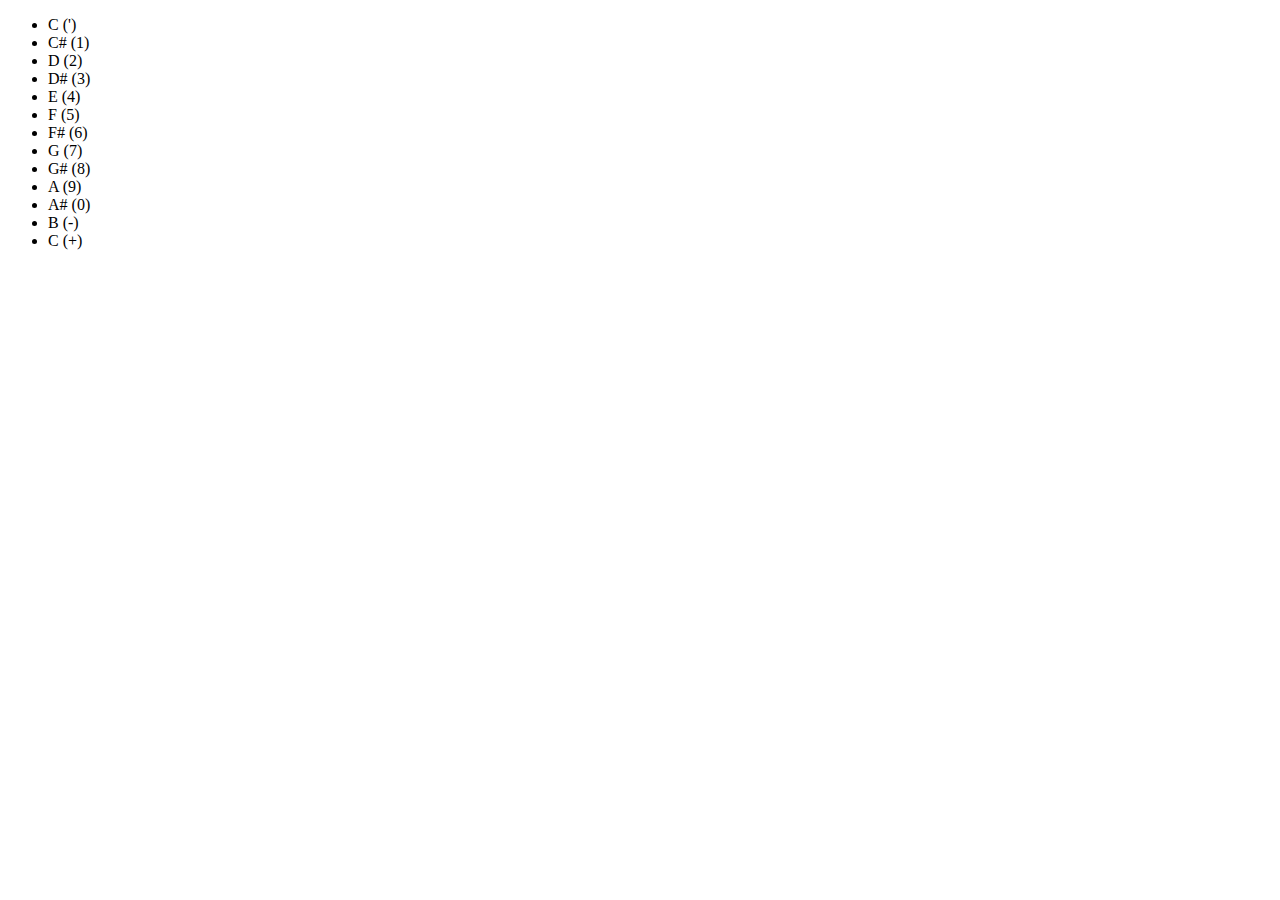
==== index.html @ b4283ee4 "Add gain control" ====
<!DOCTYPE html>
  <html>
    <head>
      <meta charset="utf-8">
      <title>WEB API</title>
      <script src="https://ajax.googleapis.com/ajax/libs/jquery/1.12.4/jquery.min.js"></script>
      <link rel="stylesheet" href="keyboard.css" media="screen" title="no title" charset="utf-8">
    </head>
    <body>
      <ul class="note_box">
        <li class="note_box__btn basic" value="261.63" id="cNote"><span class="note_box__btn__text">C (')</span></li>
        <li class="note_box__btn sharp" value="277.18" id="csNote"><span class="note_box__btn__text">C# (1)</span></li>
        <li class="note_box__btn basic" value="293.66" id="dNote"><span class="note_box__btn__text">D (2)</span></li>
        <li class="note_box__btn sharp" value="311.13" id="dsNote"><span class="note_box__btn__text">D# (3)</span></li>
        <li class="note_box__btn basic" value="329.63" id="eNote"><span class="note_box__btn__text">E (4)</span></li>
        <li class="note_box__btn basic" value="349.23" id="fNote"><span class="note_box__btn__text">F (5)</span></li>
        <li class="note_box__btn sharp" value="369.99" id="fsNote"><span class="note_box__btn__text">F# (6)</span></li>
        <li class="note_box__btn basic" value="392.00" id="gNote"><span class="note_box__btn__text">G (7)</span></li>
        <li class="note_box__btn sharp" value="415.30" id="gsNote"><span class="note_box__btn__text">G# (8)</span></li>
        <li class="note_box__btn basic" value="440.00" id="aNote"><span class="note_box__btn__text">A (9)</span></li>
        <li class="note_box__btn sharp" value="466.160" id="asNote"><span class="note_box__btn__text">A# (0)</span></li>
        <li class="note_box__btn basic" value="493.88" id="bNote"><span class="note_box__btn__text">B (-)</span></li>
        <li class="note_box__btn basic" value="523.25" id="c2Note"><span class="note_box__btn__text">C (+)</span></li>
      </div>
    </body>
    <script type="text/javascript">
      $(window).keypress(function (e) {
        if (e.keyCode === 39) {
          $( "#cNote" ).click();
        }
        else if (e.keyCode === 49) {
          $( "#csNote" ).click();
        }
        else if (e.keyCode === 50) {
          $( "#dNote" ).click();
        }
        else if (e.keyCode === 51) {
          $( "#dsNote" ).click();
        }
        else if (e.keyCode === 52) {
          $( "#eNote" ).click();
        }
        else if (e.keyCode === 53) {
          $( "#fNote" ).click();
        }
        else if (e.keyCode === 54) {
          $( "#fsNote" ).click();
        }
        else if (e.keyCode === 55) {
          $( "#gNote" ).click();
        }
        else if (e.keyCode === 56) {
          $( "#gsNote" ).click();
        }
        else if (e.keyCode === 57) {
          $( "#aNote" ).click();
        }
        else if (e.keyCode === 48) {
          $( "#asNote" ).click();
        }
        else if (e.keyCode === 45) {
          $( "#bNote" ).click();
        }
        else if (e.keyCode === 61) {
          $( "#c2Note" ).click();
        }
        else if (e.keyCode === 113) {
          osc.frequency.value = 0;
        }
      });
      var baseAudio = new AudioContext();
      var osc = baseAudio.createOscillator();
      var gainNode = baseAudio.createGain();
      osc.connect(baseAudio.destination)
      gainNode.connect(baseAudio.destination);
      osc.connect(gainNode)
      gainNode.gain.value = 0.2;
      osc.frequency.value = 0;
      osc.start(0);
      $('.note_box__btn').click(function() {
        osc.frequency.value = $(this).attr('value');
      });
    </script>
  </html>
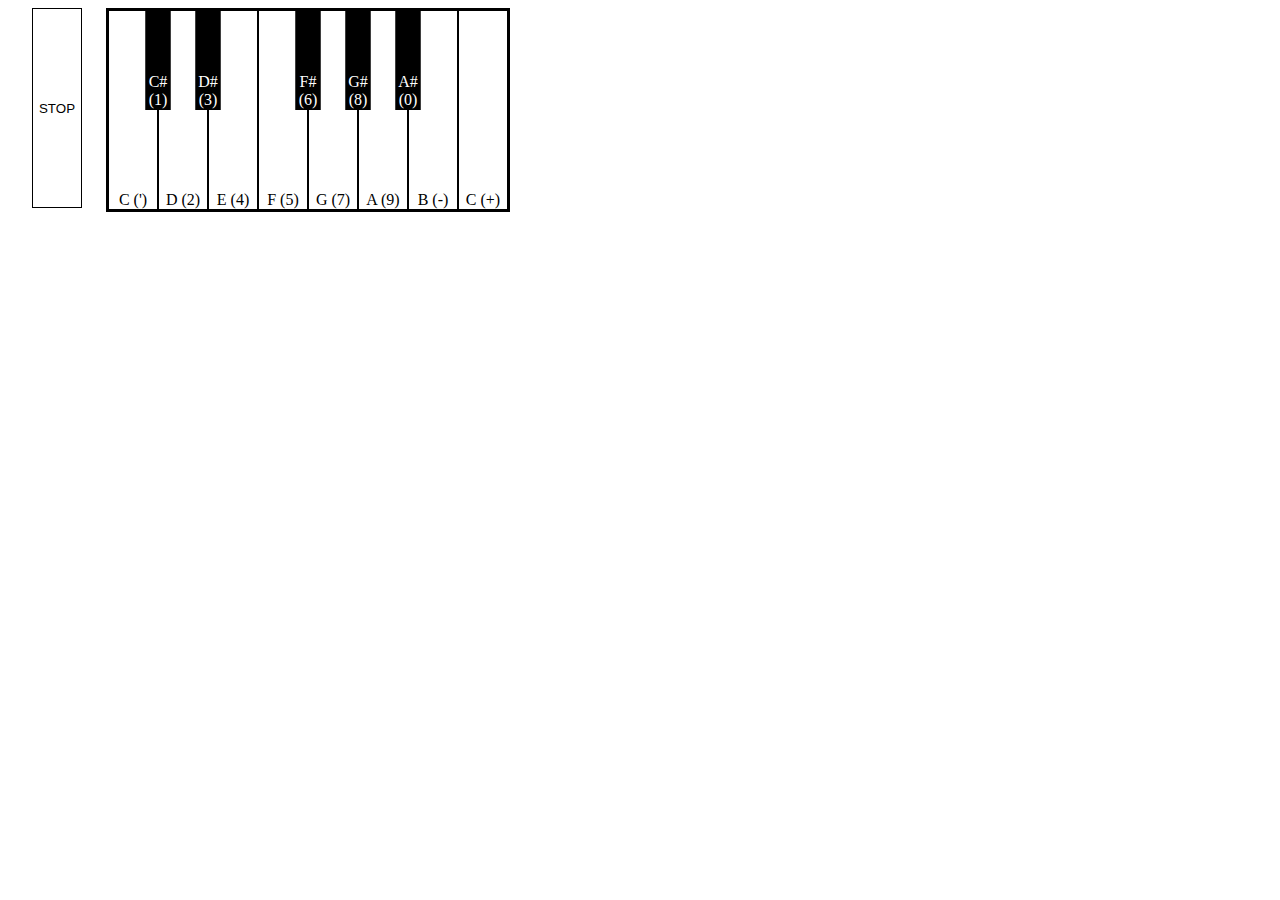
==== commit 107da433: "Press animation and stop btn" ====
--- a/index.html
+++ b/index.html
@@ -21,64 +21,8 @@
         <li class="note_box__btn sharp" value="466.160" id="asNote"><span class="note_box__btn__text">A# (0)</span></li>
         <li class="note_box__btn basic" value="493.88" id="bNote"><span class="note_box__btn__text">B (-)</span></li>
         <li class="note_box__btn basic" value="523.25" id="c2Note"><span class="note_box__btn__text">C (+)</span></li>
-      </div>
+      </ul>
+      <button class="stop_btn note_box__btn" value="0" id="stopN"><span class="">STOP</span></button>
+      <script type="text/javascript" src="main.js"></script>
     </body>
-    <script type="text/javascript">
-      $(window).keypress(function (e) {
-        if (e.keyCode === 39) {
-          $( "#cNote" ).click();
-        }
-        else if (e.keyCode === 49) {
-          $( "#csNote" ).click();
-        }
-        else if (e.keyCode === 50) {
-          $( "#dNote" ).click();
-        }
-        else if (e.keyCode === 51) {
-          $( "#dsNote" ).click();
-        }
-        else if (e.keyCode === 52) {
-          $( "#eNote" ).click();
-        }
-        else if (e.keyCode === 53) {
-          $( "#fNote" ).click();
-        }
-        else if (e.keyCode === 54) {
-          $( "#fsNote" ).click();
-        }
-        else if (e.keyCode === 55) {
-          $( "#gNote" ).click();
-        }
-        else if (e.keyCode === 56) {
-          $( "#gsNote" ).click();
-        }
-        else if (e.keyCode === 57) {
-          $( "#aNote" ).click();
-        }
-        else if (e.keyCode === 48) {
-          $( "#asNote" ).click();
-        }
-        else if (e.keyCode === 45) {
-          $( "#bNote" ).click();
-        }
-        else if (e.keyCode === 61) {
-          $( "#c2Note" ).click();
-        }
-        else if (e.keyCode === 113) {
-          osc.frequency.value = 0;
-        }
-      });
-      var baseAudio = new AudioContext();
-      var osc = baseAudio.createOscillator();
-      var gainNode = baseAudio.createGain();
-      osc.connect(baseAudio.destination)
-      gainNode.connect(baseAudio.destination);
-      osc.connect(gainNode)
-      gainNode.gain.value = 0.2;
-      osc.frequency.value = 0;
-      osc.start(0);
-      $('.note_box__btn').click(function() {
-        osc.frequency.value = $(this).attr('value');
-      });
-    </script>
   </html>
--- a/keyboard.css
+++ b/keyboard.css
@@ -0,0 +1,51 @@
+* {
+  box-sizing: border-box;
+}
+.note_box {
+  max-width: 90%;
+  margin: 0 auto;
+  border: 2px solid black;
+  display: inline-block;
+  padding: 0;
+}
+.note_box__btn {
+  display: inline-block;
+  background-color: white;
+  width: 50px;
+  height: 200px;
+  margin: 0;
+  padding: 0;
+  border: none;
+  border: 1px solid black;
+  cursor: pointer;
+  float: left;
+  text-align: center;
+  position: relative;
+  transition: 0.2s;
+}
+.note_box__btn__text {
+  position: absolute;
+  left: 0;
+  bottom: 0;
+  color: inherit;
+  right: 0;
+  margin: 0 auto;
+}
+.pressed {
+  background-color: gray;
+}
+.sharp.pressed {
+  background-color: gray;
+}
+.sharp {
+  background-color: black;
+  color: white;
+  width: 25px;
+  margin-left: -25px;
+  height: 100px;
+  transform: translateX(50%);
+  z-index: 5;
+}
+.stop_btn {
+  margin: 0 24px;
+}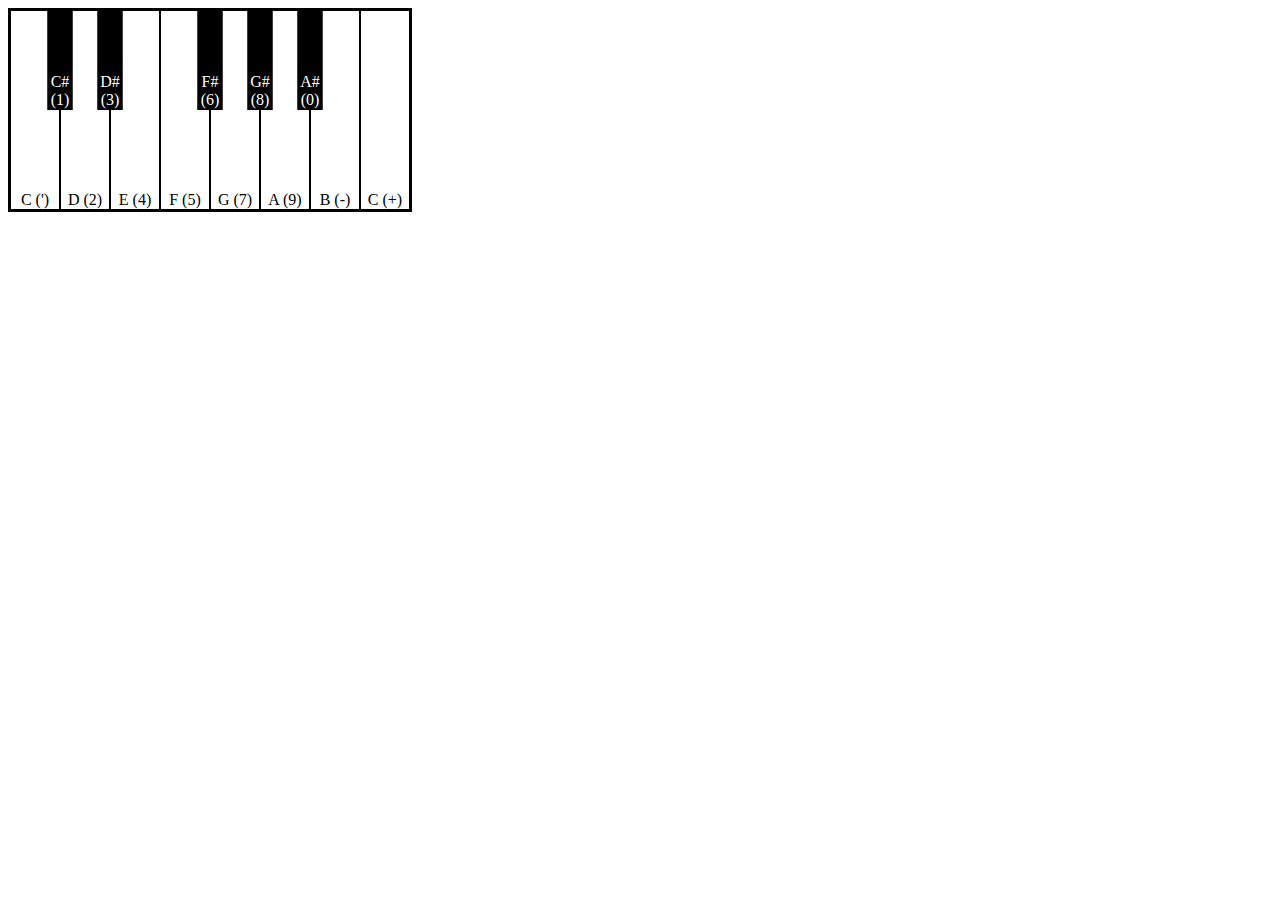
==== commit 24c3a167: "Close open ul" ====
--- a/index.html
+++ b/index.html
@@ -22,7 +22,64 @@
         <li class="note_box__btn basic" value="493.88" id="bNote"><span class="note_box__btn__text">B (-)</span></li>
         <li class="note_box__btn basic" value="523.25" id="c2Note"><span class="note_box__btn__text">C (+)</span></li>
       </ul>
-      <button class="stop_btn note_box__btn" value="0" id="stopN"><span class="">STOP</span></button>
-      <script type="text/javascript" src="main.js"></script>
+      </div>
     </body>
+    <script type="text/javascript">
+      $(window).keypress(function (e) {
+        if (e.keyCode === 39) {
+          $( "#cNote" ).click();
+        }
+        else if (e.keyCode === 49) {
+          $( "#csNote" ).click();
+        }
+        else if (e.keyCode === 50) {
+          $( "#dNote" ).click();
+        }
+        else if (e.keyCode === 51) {
+          $( "#dsNote" ).click();
+        }
+        else if (e.keyCode === 52) {
+          $( "#eNote" ).click();
+        }
+        else if (e.keyCode === 53) {
+          $( "#fNote" ).click();
+        }
+        else if (e.keyCode === 54) {
+          $( "#fsNote" ).click();
+        }
+        else if (e.keyCode === 55) {
+          $( "#gNote" ).click();
+        }
+        else if (e.keyCode === 56) {
+          $( "#gsNote" ).click();
+        }
+        else if (e.keyCode === 57) {
+          $( "#aNote" ).click();
+        }
+        else if (e.keyCode === 48) {
+          $( "#asNote" ).click();
+        }
+        else if (e.keyCode === 45) {
+          $( "#bNote" ).click();
+        }
+        else if (e.keyCode === 61) {
+          $( "#c2Note" ).click();
+        }
+        else if (e.keyCode === 113) {
+          osc.frequency.value = 0;
+        }
+      });
+      var baseAudio = new AudioContext();
+      var osc = baseAudio.createOscillator();
+      var gainNode = baseAudio.createGain();
+      osc.connect(baseAudio.destination)
+      gainNode.connect(baseAudio.destination);
+      osc.connect(gainNode)
+      gainNode.gain.value = 0.2;
+      osc.frequency.value = 0;
+      osc.start(0);
+      $('.note_box__btn').click(function() {
+        osc.frequency.value = $(this).attr('value');
+      });
+    </script>
   </html>
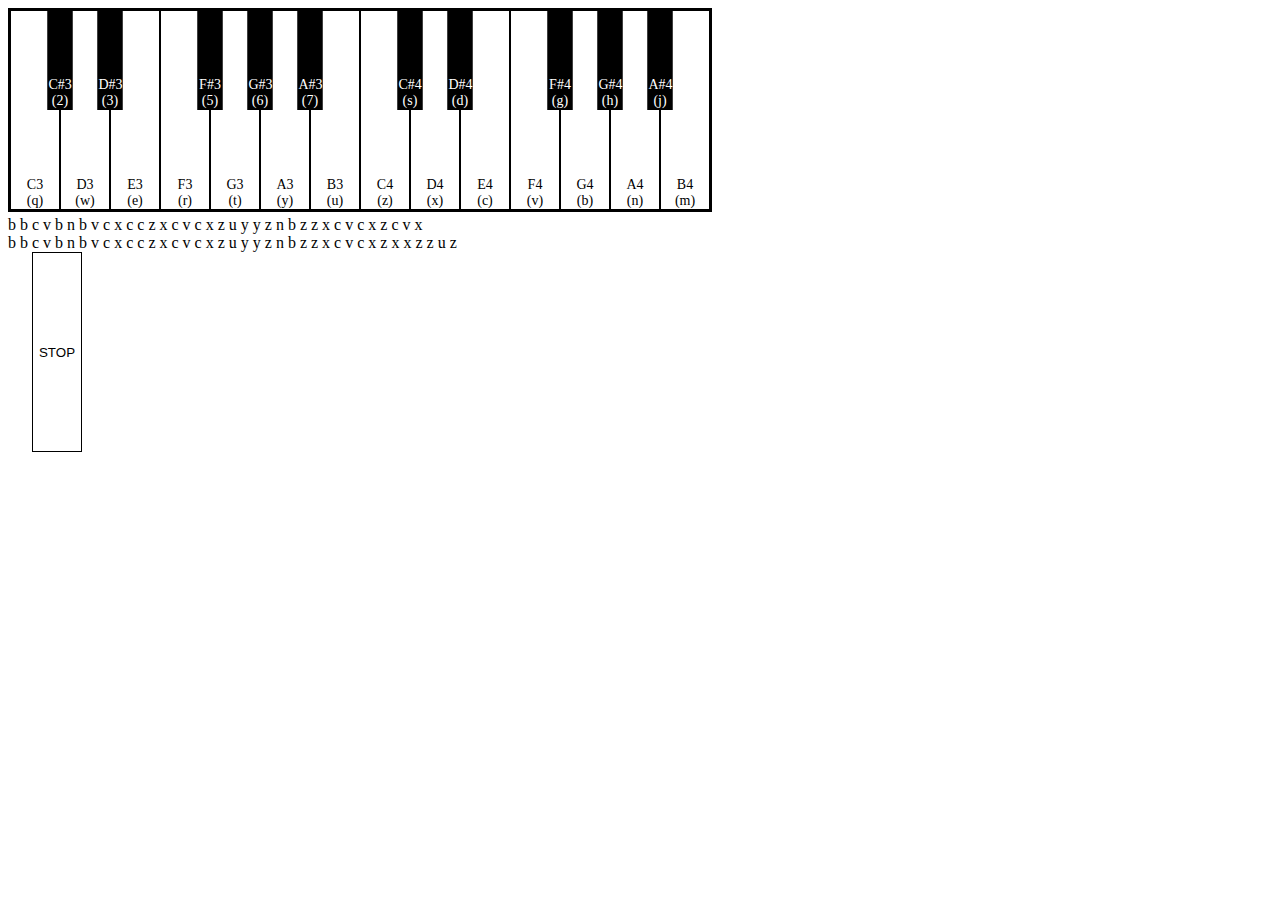
==== commit 54f53a01: "Adicionar JSON para gerar elementos dinamicamente" ====
--- a/index.html
+++ b/index.html
@@ -7,79 +7,14 @@
       <link rel="stylesheet" href="keyboard.css" media="screen" title="no title" charset="utf-8">
     </head>
     <body>
-      <ul class="note_box">
-        <li class="note_box__btn basic" value="261.63" id="cNote"><span class="note_box__btn__text">C (')</span></li>
-        <li class="note_box__btn sharp" value="277.18" id="csNote"><span class="note_box__btn__text">C# (1)</span></li>
-        <li class="note_box__btn basic" value="293.66" id="dNote"><span class="note_box__btn__text">D (2)</span></li>
-        <li class="note_box__btn sharp" value="311.13" id="dsNote"><span class="note_box__btn__text">D# (3)</span></li>
-        <li class="note_box__btn basic" value="329.63" id="eNote"><span class="note_box__btn__text">E (4)</span></li>
-        <li class="note_box__btn basic" value="349.23" id="fNote"><span class="note_box__btn__text">F (5)</span></li>
-        <li class="note_box__btn sharp" value="369.99" id="fsNote"><span class="note_box__btn__text">F# (6)</span></li>
-        <li class="note_box__btn basic" value="392.00" id="gNote"><span class="note_box__btn__text">G (7)</span></li>
-        <li class="note_box__btn sharp" value="415.30" id="gsNote"><span class="note_box__btn__text">G# (8)</span></li>
-        <li class="note_box__btn basic" value="440.00" id="aNote"><span class="note_box__btn__text">A (9)</span></li>
-        <li class="note_box__btn sharp" value="466.160" id="asNote"><span class="note_box__btn__text">A# (0)</span></li>
-        <li class="note_box__btn basic" value="493.88" id="bNote"><span class="note_box__btn__text">B (-)</span></li>
-        <li class="note_box__btn basic" value="523.25" id="c2Note"><span class="note_box__btn__text">C (+)</span></li>
+      <ul id="board" class="note_box">
       </ul>
+      <div class="tips_song">
+        b b c v b n b v c x c c z x c v c x z u y y z n b z z x c v c x z c v x <br>
+        b b c v b n b v c x c c z x c v c x z u y y z n b z z x c v c x z x x z z u z
       </div>
+      <button class="stop_btn note_box__btn" onClick="keyClick(this)"" value="0" id="]"><span class="">STOP</span></button>
+      <script type="text/javascript" src="freq.json"></script>
+      <script type="text/javascript" src="main.js"></script>
     </body>
-    <script type="text/javascript">
-      $(window).keypress(function (e) {
-        if (e.keyCode === 39) {
-          $( "#cNote" ).click();
-        }
-        else if (e.keyCode === 49) {
-          $( "#csNote" ).click();
-        }
-        else if (e.keyCode === 50) {
-          $( "#dNote" ).click();
-        }
-        else if (e.keyCode === 51) {
-          $( "#dsNote" ).click();
-        }
-        else if (e.keyCode === 52) {
-          $( "#eNote" ).click();
-        }
-        else if (e.keyCode === 53) {
-          $( "#fNote" ).click();
-        }
-        else if (e.keyCode === 54) {
-          $( "#fsNote" ).click();
-        }
-        else if (e.keyCode === 55) {
-          $( "#gNote" ).click();
-        }
-        else if (e.keyCode === 56) {
-          $( "#gsNote" ).click();
-        }
-        else if (e.keyCode === 57) {
-          $( "#aNote" ).click();
-        }
-        else if (e.keyCode === 48) {
-          $( "#asNote" ).click();
-        }
-        else if (e.keyCode === 45) {
-          $( "#bNote" ).click();
-        }
-        else if (e.keyCode === 61) {
-          $( "#c2Note" ).click();
-        }
-        else if (e.keyCode === 113) {
-          osc.frequency.value = 0;
-        }
-      });
-      var baseAudio = new AudioContext();
-      var osc = baseAudio.createOscillator();
-      var gainNode = baseAudio.createGain();
-      osc.connect(baseAudio.destination)
-      gainNode.connect(baseAudio.destination);
-      osc.connect(gainNode)
-      gainNode.gain.value = 0.2;
-      osc.frequency.value = 0;
-      osc.start(0);
-      $('.note_box__btn').click(function() {
-        osc.frequency.value = $(this).attr('value');
-      });
-    </script>
   </html>
--- a/keyboard.css
+++ b/keyboard.css
@@ -25,11 +25,12 @@
 }
 .note_box__btn__text {
   position: absolute;
+  color: inherit;
+  width: 100%;
+  text-align: center;
+  font-size: 14px;
+  bottom: 0;
   left: 0;
-  bottom: 0;
-  color: inherit;
-  right: 0;
-  margin: 0 auto;
 }
 .pressed {
   background-color: gray;
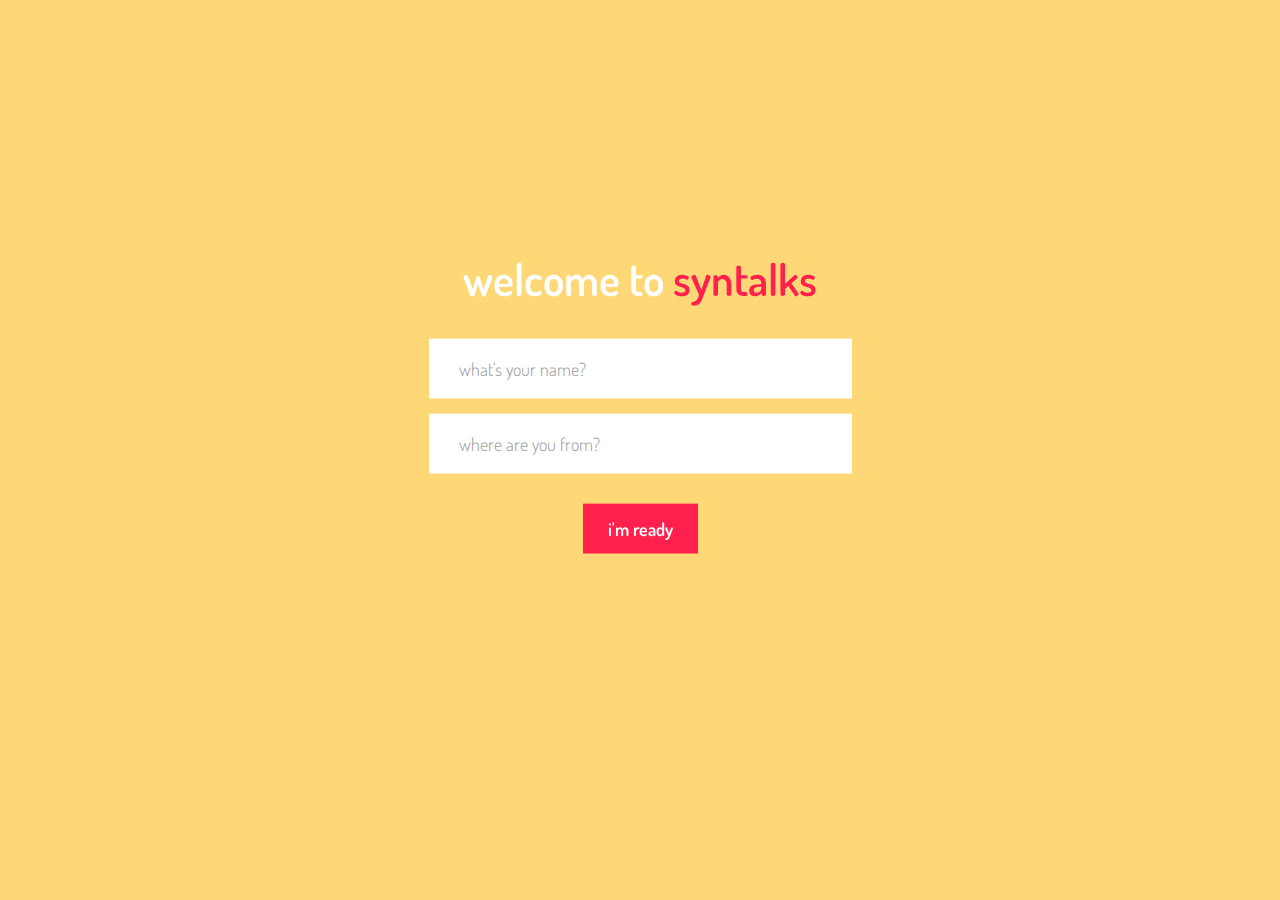
==== commit dc2770b1: "Visual" ====
--- a/index.html
+++ b/index.html
@@ -2,19 +2,37 @@
   <html>
     <head>
       <meta charset="utf-8">
-      <title>WEB API</title>
+      <title>Welcome</title>
       <script src="https://ajax.googleapis.com/ajax/libs/jquery/1.12.4/jquery.min.js"></script>
-      <link rel="stylesheet" href="keyboard.css" media="screen" title="no title" charset="utf-8">
+      <script type="text/javascript">
+      $(window).load(function() {
+        $("body").removeClass("preload");
+      });
+      </script>
+      <meta name="viewport" content="width=device-width, initial-scale=1, maximum-scale=1, user-scalable=0"/> <!--320-->
+      <link href="http://fonts.googleapis.com/css?family=Dosis:200,300,regular,500,600,700,800" rel="stylesheet">
     </head>
-    <body>
-      <ul id="board" class="note_box">
-      </ul>
-      <div class="tips_song">
-        b b c v b n b v c x c c z x c v c x z u y y z n b z z x c v c x z c v x <br>
-        b b c v b n b v c x c c z x c v c x z u y y z n b z z x c v c x z x x z z u z
+    <body class="preload">
+      <div class="start_screen">
+        <div class="container">
+          <div class="start_screen__box">
+            <div class="start_screen__title transitioned_start">
+              <h1 class="start_screen_title-text">welcome to <span class="logo_text">syntalks</span></h1>
+            </div>
+            <div>
+              <form class="start_screen__form" action="" method="post">
+                <input placeholder="what's your name?" class="start_screen__form__input transitioned_start" type="text" name="name" value="">
+                <input placeholder="where are you from?" class="start_screen__form__input transitioned_start" type="text" name="name" value="">
+                <div class="transitioned_start">
+                  <a href="./piano.html">
+                    <input type="button" name="name" class="start_screen__form__btn" value="i'm ready">
+                  </a>
+                </div>
+              </form>
+            </div>
+          </div>
+        </div>
       </div>
-      <button class="stop_btn note_box__btn" onClick="keyClick(this)"" value="0" id="]"><span class="">STOP</span></button>
-      <script type="text/javascript" src="freq.json"></script>
-      <script type="text/javascript" src="main.js"></script>
+      <link rel="stylesheet" href="start.css" media="screen" title="no title" charset="utf-8">
     </body>
   </html>
--- a/start.css
+++ b/start.css
@@ -0,0 +1,111 @@
+html {
+
+}
+* {
+  box-sizing: border-box;
+}
+.preload * {
+  -webkit-transition: none !important;
+  -moz-transition: none !important;
+  -ms-transition: none !important;
+  -o-transition: none !important;
+}
+::-webkit-input-placeholder { color:#9c9c9c;font-weight: 300;}
+::-moz-placeholder { color:#9c9c9c;font-weight: 300;} /* firefox 19+ */
+:-ms-input-placeholder { color:#9c9c9c;font-weight: 300;} /* ie */
+input:-moz-placeholder { color:#9c9c9c;font-weight: 300;}
+.preload .transitioned_start {
+  opacity: 0;
+  -webkit-transform: scale(0.5, 1.5);
+  -ms-transform: scale(0.5, 1.5);
+  transform: scale(0.5, 1.5);
+}
+.transitioned_start {
+  opacity: 1;
+  transform: scaleX(1) scaleY(1) scaleZ(1);
+  transition: opacity 1000ms, transform 1000ms;
+}
+*:focus {
+    outline: none;
+}
+body {
+  background-color: #fed876;
+  height: 100vh;
+  font-family: 'Dosis', sans-serif;
+  margin: 0;
+  top: 0;
+  position: absolute;
+  width: 100%;
+}
+.start_screen {
+  top: 50%;
+  position: relative;
+  transform: translateY(-25%);
+}
+@media (max-width: 768px) {
+  .start_screen {
+    transform: none;
+    top: auto;
+  }
+}
+.container {
+  height: 100%;
+  text-align: center;
+  margin: 0 auto;
+  max-width: 940px;
+  top: 40%;
+  padding-top: 11px;
+}
+.start_screen__box {
+  max-width: 423px;
+  margin: 0 auto;
+  position: relative;
+  transform: translateY(-50%);
+}
+@media (max-width: 768px) {
+  .start_screen__box {
+    padding: 20px;
+    transform: none;
+  }
+}
+.start_screen_title-text {
+  color: #fff;
+  font-size: 44px;
+  font-weight: 600;
+  text-align: center;
+  line-height: 40px;
+  margin-bottom: 40px;
+}
+.logo_text {
+  color: #ff204d;
+}
+.start_screen__form__input {
+  display: block;
+  margin: 15px auto;
+  background-color: white;
+  border: none;
+  width: 100%;
+  padding: 15px 30px;
+  font-family: Dosis, sans-serif;
+  font-size: 18px;
+  font-weight: 300;
+  line-height: 30px;
+  max-width: 100%;
+}
+.start_screen__form__btn {
+  padding: 14px 25px;
+  margin-top: 15px;
+  background-color: #ff204d;
+  border: none;
+  color: #fff;
+  font-family: Dosis, sans-serif;
+  cursor: pointer;
+  font-size: 18px;
+  font-weight: 600;
+	will-change: transform, opacity;
+  transition: all 0.25s ease 0s, opacity 1000ms, transform 500ms, background-color 400ms;
+}
+.start_screen__form__btn:hover {
+  background-color: #3c58c9;
+  transform: scaleX(0.81) scaleY(0.81) scaleZ(1);
+}
